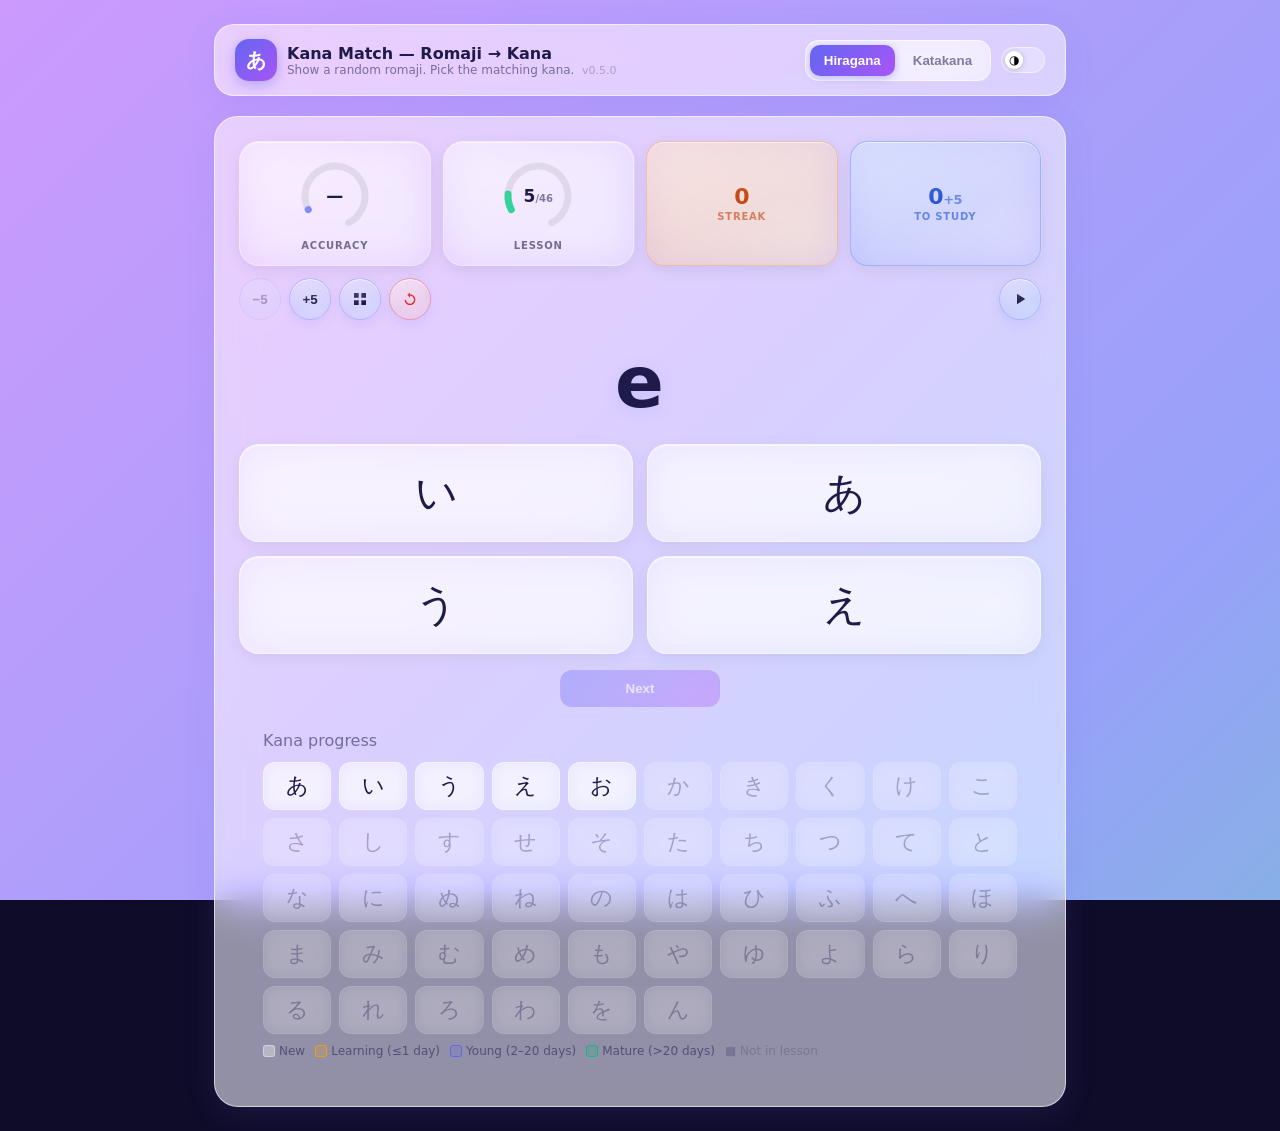
==== index.html @ b4e5e334 "v0.5.0 — Bug fixes, code quality and robustness improvements - Fix Reset clears all toast UI, timers" ====
<!doctype html>
<html lang="en">
<head>
  <meta charset="utf-8" />
  <meta name="viewport" content="width=device-width, initial-scale=1" />
  <title>Kana Match — Romaji → Kana</title>
  <link rel="stylesheet" href="styles.css" />
</head>
<body>
  <div class="wrap">
    <header>
      <div class="title">
        <div class="logo" aria-hidden>あ</div>
        <div>
          <div style="font-weight:800">Kana Match — Romaji → Kana</div>
          <div class="muted" style="font-size:12px">Show a random romaji. Pick the matching kana. &nbsp;<span style="font-size:11px;opacity:.5">v0.5.0</span></div>
        </div>
      </div>
      <div class="row">
        <div class="seg" role="group" aria-label="Answer script">
          <button id="tab-hira" aria-pressed="true">Hiragana</button>
          <button id="tab-kata" aria-pressed="false">Katakana</button>
        </div>
        <button id="themeToggle" class="theme-switch" role="switch" aria-checked="false" title="Toggle dark mode" aria-label="Toggle dark mode">
          <span class="theme-switch-track"><span class="theme-switch-thumb">◑</span></span>
        </button>
      </div>
    </header>

    <main class="card pad">

      <!-- Row 1: Stat cards -->
      <div class="stats-row">

        <!-- Accuracy arc -->
        <div class="arc-card" id="acc">
          <div class="arc-wrap">
            <svg class="arc-svg" viewBox="0 0 80 80">
              <circle class="arc-track" cx="40" cy="40" r="30"/>
              <circle class="arc-fill arc-fill--purple" id="acc-arc" cx="40" cy="40" r="30"/>
            </svg>
            <div class="arc-center">
              <span class="arc-value" id="acc-value">—</span>
            </div>
          </div>
          <span class="stat-chip__label">Accuracy</span>
        </div>

        <!-- Lesson arc -->
        <div class="arc-card" id="lesson">
          <div class="arc-wrap">
            <svg class="arc-svg" viewBox="0 0 80 80">
              <circle class="arc-track" cx="40" cy="40" r="30"/>
              <circle class="arc-fill arc-fill--green" id="lesson-arc" cx="40" cy="40" r="30"/>
            </svg>
            <div class="arc-center">
              <span class="arc-value" id="lesson-value">5<span class="arc-sub">/46</span></span>
            </div>
          </div>
          <span class="stat-chip__label">Lesson</span>
        </div>

        <!-- Streak chip -->
        <div class="stat-chip stat-chip--orange" id="streak">
          <span class="stat-chip__value">0</span>
          <span class="stat-chip__label">Streak</span>
        </div>

        <!-- To Study chip (due + new combined) -->
        <div class="stat-chip stat-chip--blue" id="due">
          <span class="stat-chip__value"><span id="due-count">0</span><span class="stat-chip__sub">+<span id="new-count">0</span></span></span>
          <span class="stat-chip__label">To Study</span>
        </div>

      </div>

      <!-- Row 2: Controls -->
      <div class="btn-row">
        <div class="btn-group">
          <button class="btn btn-icon" id="less5" title="Reduce deck by 5">−5</button>
          <button class="btn btn-icon" id="more5" title="Expand deck by 5">+5</button>
          <button class="btn btn-icon" id="all" title="Use all base kana">
            <svg width="16" height="16" viewBox="0 0 24 24" fill="currentColor">
              <path d="M3 3h7v7H3zm0 11h7v7H3zm11-11h7v7h-7zm0 11h7v7h-7z"/>
            </svg>
          </button>
          <button class="btn btn-icon btn-danger" id="reset" title="Reset all stats and SRS progress">
            <svg width="16" height="16" viewBox="0 0 24 24" fill="currentColor">
              <path d="M12 5V2L8 6l4 4V7c3.31 0 6 2.69 6 6s-2.69 6-6 6-6-2.69-6-6H4c0 4.42 3.58 8 8 8s8-3.58 8-8-3.58-8-8-8z"/>
            </svg>
          </button>
        </div>
        <div class="btn-group">
          <button class="btn btn-icon" id="speak" title="Play pronunciation">
            <svg width="18" height="18" viewBox="0 0 24 24" fill="currentColor">
              <path d="M8 5v14l11-7z"/>
            </svg>
          </button>
        </div>
      </div>

      <div class="prompt" id="prompt" aria-label="Romaji prompt" aria-live="polite">—</div>
      <div class="choices" id="choices" aria-label="Kana choices"></div>

      <div class="toolbar">
        <button class="btn primary" id="next">Next</button>
      </div>

      <!-- SRS Progress grid -->
      <section id="review-section" class="pad" aria-labelledby="review-title">
        <div class="row" style="justify-content:space-between">
          <div class="muted" id="review-title">Kana progress</div>
        </div>
        <div class="kana-grid" id="kana-grid" aria-label="Kana progress grid"></div>
        <div class="muted legend">
          <span class="legend-item"><span class="legend-box srs-new"></span> New</span>
          <span class="legend-item"><span class="legend-box srs-learning"></span> Learning (≤1 day)</span>
          <span class="legend-item"><span class="legend-box srs-young"></span> Young (2–20 days)</span>
          <span class="legend-item"><span class="legend-box srs-mature"></span> Mature (&gt;20 days)</span>
          <span class="legend-item" style="opacity:.4">■ Not in lesson</span>
        </div>
      </section>

      <!-- Celebration modal (100 streak) -->
      <div id="celebrate" class="modal" role="dialog" aria-modal="true" aria-labelledby="celebrate-title" aria-describedby="celebrate-desc">
        <div class="modal-card">
          <h2 id="celebrate-title" style="margin:0 0 6px;font-size:20px;font-weight:800;">🏆 100 streak!</h2>
          <p id="celebrate-desc" class="muted">Incredible! You've hit a 100-answer streak. We've automatically added 5 new kana to keep you challenged!</p>
          <div class="modal-actions">
            <button class="btn primary" id="celebrate-close">Let's go! →</button>
          </div>
        </div>
      </div>

      <!-- Milestone toast (50 streak — ask) -->
      <div id="toast-50" class="toast" role="alert" aria-live="polite">
        <div class="toast-content">
          <span class="toast-icon">🔥</span>
          <div>
            <div class="toast-title">50 streak!</div>
            <div class="toast-msg">You're doing great — add 5 new kana?</div>
          </div>
          <div class="toast-actions">
            <button class="btn btn-sm" id="toast-50-no">Not yet</button>
            <button class="btn btn-sm primary" id="toast-50-yes">Add +5</button>
          </div>
        </div>
      </div>

      <!-- Milestone toast (75 streak — auto notify) -->
      <div id="toast-75" class="toast" role="alert" aria-live="polite">
        <div class="toast-content">
          <span class="toast-icon">⚡</span>
          <div>
            <div class="toast-title">75 streak!</div>
            <div class="toast-msg">You're on a roll — 5 new kana added!</div>
          </div>
          <button class="btn btn-sm" id="toast-75-close">✕</button>
        </div>
      </div>
    </main>
  </div>

  <!-- Load order matters: data → srs → quiz → app -->
  <script src="js/data.js"></script>
  <script src="js/srs.js"></script>
  <script src="js/quiz.js"></script>
  <script src="js/app.js"></script>
</body>
</html>
---- styles.css ----
/* ============================================================
   KANA MATCH — Glassmorphism UI
   ============================================================ */

/* ---- Tokens ---- */
:root {
  --ink: #1e1b4b;
  --muted: rgba(30,27,75,0.55);
  --brand: #6366f1;
  --ok: #10b981;
  --err: #ef4444;
  --warn: #f59e0b;

  /* Glass surfaces */
  --glass-bg:     rgba(255,255,255,0.55);
  --glass-border: rgba(255,255,255,0.6);
  --glass-shadow: 0 8px 32px rgba(99,102,241,0.12);
  --glass-blur:   blur(20px) saturate(180%);

  /* Buttons */
  --btn-bg:     rgba(255,255,255,0.45);
  --btn-border: rgba(255,255,255,0.65);
  --btn-hover:  rgba(255,255,255,0.7);
}

:root.dark {
  --ink: #e0e7ff;
  --muted: rgba(224,231,255,0.5);
  --brand: #818cf8;
  --ok: #34d399;
  --err: #f87171;
  --warn: #fbbf24;

  --glass-bg:     rgba(15,15,40,0.55);
  --glass-border: rgba(255,255,255,0.1);
  --glass-shadow: 0 8px 32px rgba(0,0,0,0.35);

  --btn-bg:     rgba(255,255,255,0.07);
  --btn-border: rgba(255,255,255,0.15);
  --btn-hover:  rgba(255,255,255,0.14);
}

/* ---- Reset ---- */
* { box-sizing: border-box; }

/* ---- Animated gradient background ---- */
body {
  margin: 0;
  min-height: 100vh;
  font-family: ui-sans-serif, system-ui, Segoe UI, Roboto, Helvetica, Arial, "Apple Color Emoji";
  color: var(--ink);
  background: #0f0c29;
  background-attachment: fixed;
  position: relative;
  overflow-x: hidden;
}

/* Animated gradient layer */
body::before {
  content: '';
  position: fixed; inset: 0; z-index: -1;
  background: linear-gradient(
    -45deg,
    #c084fc, #818cf8, #38bdf8, #34d399, #818cf8, #c084fc
  );
  background-size: 400% 400%;
  animation: gradientShift 14s ease infinite;
}

/* Frosted overlay to soften the gradient */
body::after {
  content: '';
  position: fixed; inset: 0; z-index: -1;
  background: rgba(255,255,255,0.18);
}

:root.dark body::after {
  background: rgba(5,5,20,0.55);
}

@keyframes gradientShift {
  0%   { background-position: 0% 50%; }
  50%  { background-position: 100% 50%; }
  100% { background-position: 0% 50%; }
}

/* ---- Layout ---- */
.wrap { max-width: 900px; margin: 0 auto; padding: 24px; }

/* ---- Header ---- */
header {
  display: flex;
  justify-content: space-between;
  align-items: center;
  gap: 12px;
  margin-bottom: 20px;
  padding: 14px 20px;
  border-radius: 20px;
  background: var(--glass-bg);
  backdrop-filter: var(--glass-blur);
  -webkit-backdrop-filter: var(--glass-blur);
  border: 1px solid var(--glass-border);
  box-shadow: var(--glass-shadow);
}

.title { display: flex; align-items: center; gap: 10px; }

.logo {
  width: 42px; height: 42px;
  border-radius: 14px;
  background: linear-gradient(135deg, #6366f1, #a855f7);
  color: #fff;
  display: grid; place-items: center;
  font-weight: 800; font-size: 20px;
  box-shadow: 0 4px 14px rgba(99,102,241,0.4);
}

.muted { color: var(--muted); }

/* ---- Segmented control ---- */
.seg {
  display: inline-grid;
  grid-auto-flow: column;
  gap: 4px;
  background: var(--btn-bg);
  backdrop-filter: var(--glass-blur);
  -webkit-backdrop-filter: var(--glass-blur);
  border: 1px solid var(--btn-border);
  border-radius: 14px;
  padding: 4px;
}
.seg button {
  border: 0; background: transparent;
  padding: 8px 14px; border-radius: 10px;
  cursor: pointer; color: var(--muted); font-weight: 600;
  transition: background 0.2s, color 0.2s;
}
.seg button:hover { background: var(--btn-hover); color: var(--ink); }
.seg button[aria-pressed="true"] {
  background: linear-gradient(135deg, #6366f1, #a855f7);
  color: #fff;
  box-shadow: 0 2px 8px rgba(99,102,241,0.4);
}

/* ---- Main card ---- */
.card {
  background: var(--glass-bg);
  backdrop-filter: var(--glass-blur);
  -webkit-backdrop-filter: var(--glass-blur);
  border: 1px solid var(--glass-border);
  border-radius: 24px;
  box-shadow: var(--glass-shadow);
}
.pad { padding: 24px; }
.row { display: flex; flex-wrap: wrap; gap: 10px; align-items: center; }

/* ---- Buttons ---- */
.btn {
  padding: 10px 16px; border-radius: 12px;
  border: 1px solid var(--btn-border);
  background: var(--btn-bg);
  backdrop-filter: var(--glass-blur);
  -webkit-backdrop-filter: var(--glass-blur);
  color: var(--ink); cursor: pointer; font-weight: 600;
  transition: background 0.2s, transform 0.1s, box-shadow 0.2s;
  box-shadow: 0 2px 8px rgba(0,0,0,0.06);
}
.btn:hover {
  background: var(--btn-hover);
  transform: translateY(-1px);
  box-shadow: 0 4px 14px rgba(0,0,0,0.1);
}
.btn:active { transform: scale(0.97); }
.btn:disabled {
  opacity: 0.35; cursor: not-allowed;
  transform: none !important; box-shadow: none !important;
}
.btn.primary {
  background: linear-gradient(135deg, #6366f1, #a855f7);
  color: #fff; border-color: transparent;
  box-shadow: 0 4px 16px rgba(99,102,241,0.4);
}
.btn.primary:hover {
  box-shadow: 0 6px 20px rgba(99,102,241,0.5);
  background: linear-gradient(135deg, #4f46e5, #9333ea);
}

/* ---- Stats row + button row ---- */
.stats-row { display:flex; flex-wrap:wrap; gap:12px; align-items:stretch; margin-bottom:12px; }
.stats-row .arc-card,
.stats-row .stat-chip { flex:1; min-width:80px; }
.btn-row { display:flex; flex-wrap:wrap; gap:10px; justify-content:space-between; align-items:center; margin-bottom:4px; }
.btn-group { display:flex; gap:8px; flex-wrap:wrap; align-items:center; }

/* Toolbar (Next button) */
.toolbar { display:flex; justify-content:center; gap:10px; margin-top:16px; }
.toolbar .btn.primary { min-width:160px; }


/* Icon-only button — glassmorphism */
.btn-icon {
  width: 42px; height: 42px;
  padding: 0; border-radius: 50%;
  display: inline-flex; align-items: center; justify-content: center;
  background: linear-gradient(135deg, rgba(99,102,241,0.18), rgba(56,189,248,0.12));
  border: 1px solid rgba(99,102,241,0.25);
  backdrop-filter: blur(16px) saturate(180%);
  -webkit-backdrop-filter: blur(16px) saturate(180%);
  box-shadow: 0 4px 12px rgba(99,102,241,0.12), inset 0 1px 0 rgba(255,255,255,0.7);
  position: relative; overflow: hidden;
  transition: transform 0.15s, box-shadow 0.2s, background 0.2s;
}
.btn-icon::before {
  content: '';
  position: absolute; inset: 0; border-radius: 50%;
  background: linear-gradient(160deg, rgba(255,255,255,0.4) 0%, rgba(255,255,255,0) 60%);
  pointer-events: none;
}
.btn-icon:hover {
  background: linear-gradient(135deg, rgba(99,102,241,0.28), rgba(56,189,248,0.2));
  transform: translateY(-2px);
  box-shadow: 0 8px 20px rgba(99,102,241,0.2), inset 0 1px 0 rgba(255,255,255,0.8);
}
.btn-icon:active { transform: scale(0.94); }
:root.dark .btn-icon { background:rgba(255,255,255,0.08); border-color:rgba(255,255,255,0.15); box-shadow:0 4px 12px rgba(0,0,0,0.3),inset 0 1px 0 rgba(255,255,255,0.08); }
:root.dark .btn-icon:hover { background:rgba(255,255,255,0.15); }

/* Danger button (reset) */
.btn-danger {
  color: #dc2626;
  border-color: rgba(220,38,38,0.3);
  background: rgba(220,38,38,0.08);
}
.btn-danger:hover {
  background: rgba(220,38,38,0.15);
  border-color: rgba(220,38,38,0.5);
  box-shadow: 0 4px 16px rgba(220,38,38,0.2);
}
:root.dark .btn-danger { color:#f87171; border-color:rgba(248,113,113,0.3); background:rgba(248,113,113,0.08); }
:root.dark .btn-danger:hover { background:rgba(248,113,113,0.15); border-color:rgba(248,113,113,0.5); }

/* ---- Toast notifications ---- */
.toast {
  position: fixed; top: 50%; left: 50%; transform: translate(-50%, -50%); z-index: 100;
  background: var(--glass-bg);
  backdrop-filter: var(--glass-blur);
  -webkit-backdrop-filter: var(--glass-blur);
  border: 1px solid var(--glass-border);
  border-radius: 18px;
  box-shadow: 0 8px 32px rgba(0,0,0,0.15);
  padding: 14px 16px;
  max-width: 340px; width: calc(100% - 32px);
  display: none;
  animation: toastIn 0.3s cubic-bezier(0.34,1.56,0.64,1);
}
.toast.show { display: block; }
@keyframes toastIn {
  from { opacity:0; transform: translate(-50%, -50%) scale(0.92); }
  to   { opacity:1; transform: translate(-50%, -50%) scale(1); }
}
.toast-content {
  display: flex; align-items: center; gap: 12px;
}
.toast-icon { font-size: 24px; flex-shrink: 0; }
.toast-title { font-weight: 800; font-size: 15px; }
.toast-msg { font-size: 13px; color: var(--muted); margin-top: 2px; }
.toast-actions { display: flex; gap: 8px; flex-shrink: 0; }
.btn-sm {
  padding: 6px 12px; border-radius: 10px; font-size: 13px;
  border: 1px solid var(--btn-border); background: var(--btn-bg);
  backdrop-filter: var(--glass-blur); -webkit-backdrop-filter: var(--glass-blur);
  color: var(--ink); cursor: pointer; font-weight: 600;
}
.btn-sm.primary { background: linear-gradient(135deg,#6366f1,#a855f7); color:#fff; border-color:transparent; }

/* ---- Arc card (liquid glass with partial arc) ---- */
.arc-card {
  display:flex; flex-direction:column; align-items:center; gap:4px;
  padding:14px 18px; border-radius:20px; min-width:110px;
  backdrop-filter:var(--glass-blur); -webkit-backdrop-filter:var(--glass-blur);
  border:1px solid rgba(255,255,255,0.4);
  box-shadow:0 4px 16px rgba(0,0,0,0.08),inset 0 1px 0 rgba(255,255,255,0.6);
  position:relative; overflow:hidden;
  transition:transform 0.15s,box-shadow 0.15s;
}
.arc-card::before {
  content:''; position:absolute; inset:0;
  background:linear-gradient(160deg,rgba(255,255,255,0.35) 0%,rgba(255,255,255,0) 55%);
  pointer-events:none; border-radius:inherit;
}
.arc-card:hover { transform:translateY(-2px); box-shadow:0 8px 24px rgba(0,0,0,0.12),inset 0 1px 0 rgba(255,255,255,0.6); }
:root.dark .arc-card { border-color:rgba(255,255,255,0.1); box-shadow:0 4px 16px rgba(0,0,0,0.35),inset 0 1px 0 rgba(255,255,255,0.07); }
:root.dark .arc-card::before { background:linear-gradient(160deg,rgba(255,255,255,0.07) 0%,rgba(255,255,255,0) 55%); }

/* SVG arc ring */
.arc-wrap { position:relative; width:80px; height:80px; }
.arc-svg { width:80px; height:80px; transform:rotate(-207deg); }
.arc-track {
  fill:none; stroke:rgba(0,0,0,0.08); stroke-width:7;
  stroke-linecap:round;
  stroke-dasharray:141 188;
}
:root.dark .arc-track { stroke:rgba(255,255,255,0.1); }
.arc-fill {
  fill:none; stroke-width:7; stroke-linecap:round;
  stroke-dasharray:0 157;
  transition:stroke-dasharray 0.7s cubic-bezier(0.4,0,0.2,1);
}
.arc-fill--purple { stroke:#818cf8; }
.arc-fill--green  { stroke:#34d399; }

/* Arc centre overlay */
.arc-center {
  position:absolute; inset:0;
  display:flex; flex-direction:column; align-items:center; justify-content:center;
  pointer-events:none;
}
.arc-value { font-size:17px; font-weight:800; line-height:1; color:var(--ink); }
.arc-sub   { font-size:10px; font-weight:600; opacity:0.55; color:var(--ink); }

/* ---- Stat chips ---- */
.stat-chip {
  display: flex; flex-direction: column; align-items: center; justify-content: center;
  gap: 2px; padding: 12px 18px; border-radius: 18px; min-width: 76px;
  backdrop-filter: var(--glass-blur);
  -webkit-backdrop-filter: var(--glass-blur);
  border: 1px solid rgba(255,255,255,0.4);
  box-shadow: 0 4px 16px rgba(0,0,0,0.08), inset 0 1px 0 rgba(255,255,255,0.6);
  transition: transform 0.15s, box-shadow 0.15s;
  position: relative; overflow: hidden;
}
.stat-chip::before {
  content: '';
  position: absolute; inset: 0;
  background: linear-gradient(160deg, rgba(255,255,255,0.35) 0%, rgba(255,255,255,0) 55%);
  pointer-events: none; border-radius: inherit;
}
.stat-chip:hover {
  transform: translateY(-2px);
  box-shadow: 0 8px 24px rgba(0,0,0,0.12), inset 0 1px 0 rgba(255,255,255,0.6);
}
.stat-chip__value {
  font-size: 22px; font-weight: 800; line-height: 1.1; letter-spacing: -0.5px;
}
.stat-chip__sub { font-size: 13px; font-weight: 600; opacity: 0.55; }
.stat-chip__label {
  font-size: 10px; font-weight: 700;
  text-transform: uppercase; letter-spacing: 0.8px; opacity: 0.6;
}

.stat-chip--orange { background: linear-gradient(135deg,rgba(251,146,60,0.22),rgba(245,158,11,0.12)); color:#c2410c; border-color:rgba(251,146,60,0.3); }
.stat-chip--blue   { background: linear-gradient(135deg,rgba(59,130,246,0.22),rgba(99,102,241,0.12)); color:#1d4ed8; border-color:rgba(59,130,246,0.3); }

:root.dark .stat-chip { border-color:rgba(255,255,255,0.1); box-shadow:0 4px 16px rgba(0,0,0,0.35),inset 0 1px 0 rgba(255,255,255,0.07); }
:root.dark .stat-chip::before { background:linear-gradient(160deg,rgba(255,255,255,0.07) 0%,rgba(255,255,255,0) 55%); }
:root.dark .stat-chip--orange { color:#fdba74; background:linear-gradient(135deg,rgba(251,146,60,0.3),rgba(245,158,11,0.18)); border-color:rgba(251,146,60,0.35); }
:root.dark .stat-chip--blue   { color:#93c5fd; background:linear-gradient(135deg,rgba(59,130,246,0.3),rgba(99,102,241,0.18)); border-color:rgba(59,130,246,0.35); }

/* Urgent pulse */
@keyframes pulse-border {
  0%,100% { box-shadow:0 4px 16px rgba(59,130,246,0.15); }
  50%      { box-shadow:0 0 0 4px rgba(59,130,246,0.3); }
}
.stat-chip--urgent { animation:pulse-border 1.8s ease-in-out infinite; border-color:rgba(59,130,246,0.5)!important; }

/* ---- Prompt ---- */
.prompt {
  font-size: 72px; font-weight: 900;
  letter-spacing: 1px; text-align: center;
  margin: 20px 0;
  text-shadow: 0 2px 16px rgba(99,102,241,0.15);
}

/* ---- Choices ---- */
.choices {
  display: grid;
  grid-template-columns: repeat(2, minmax(0,1fr));
  gap: 14px;
}
.choices button {
  font-size: 42px; padding: 20px;
  border-radius: 20px;
  border: 1px solid rgba(255,255,255,0.5);
  background: rgba(255,255,255,0.4);
  backdrop-filter: var(--glass-blur);
  -webkit-backdrop-filter: var(--glass-blur);
  color: var(--ink); cursor: pointer;
  box-shadow: 0 4px 16px rgba(0,0,0,0.06), inset 0 1px 0 rgba(255,255,255,0.7);
  transition: transform 0.1s, box-shadow 0.2s, background 0.2s;
}
.choices button:hover {
  background: rgba(255,255,255,0.65);
  transform: translateY(-2px);
  box-shadow: 0 8px 24px rgba(0,0,0,0.1);
}
.choices button:active { transform: scale(0.97); }
.choices button.correct {
  outline: 3px solid var(--ok);
  border-color: var(--ok);
  background: rgba(16,185,129,0.15);
}
.choices button.wrong {
  outline: 3px solid var(--err);
  border-color: var(--err);
  background: rgba(239,68,68,0.1);
}

:root.dark .choices button {
  background: rgba(255,255,255,0.07);
  border-color: rgba(255,255,255,0.12);
  box-shadow: 0 4px 16px rgba(0,0,0,0.25);
}
:root.dark .choices button:hover { background: rgba(255,255,255,0.13); }

/* ---- Toolbar ---- */
.toolbar { display: flex; justify-content: center; gap: 10px; margin-top: 16px; }

/* ---- Modal ---- */
.modal {
  position: fixed; inset: 0;
  background: rgba(15,23,42,0.4);
  backdrop-filter: blur(6px);
  display: none; align-items: center; justify-content: center;
  z-index: 50;
}
.modal.show { display: flex; }
.modal-card {
  background: var(--glass-bg);
  backdrop-filter: var(--glass-blur);
  -webkit-backdrop-filter: var(--glass-blur);
  border: 1px solid var(--glass-border);
  border-radius: 24px; padding: 24px;
  max-width: 520px; width: calc(100% - 32px);
  box-shadow: 0 20px 60px rgba(0,0,0,0.2);
}
.modal-actions { display: flex; gap: 10px; justify-content: flex-end; margin-top: 16px; }

/* ---- Progress grid ---- */
.kana-grid {
  display: grid;
  grid-template-columns: repeat(10, minmax(0,1fr));
  gap: 8px; margin-top: 12px;
}
@media (max-width: 900px) {
  .kana-grid { grid-template-columns: repeat(5, minmax(0,1fr)); gap: 6px; }
  .kana-cell { font-size: 18px; padding: 6px; }
}
.kana-cell {
  display: grid; place-items: center;
  border: 1px solid rgba(255,255,255,0.4);
  background: rgba(255,255,255,0.35);
  backdrop-filter: blur(8px);
  -webkit-backdrop-filter: blur(8px);
  border-radius: 12px; padding: 8px;
  font-size: 22px; user-select: none; position: relative;
  transition: transform 0.15s;
}
.kana-cell:hover { transform: translateY(-1px); border-color: rgba(255,255,255,0.7); }

:root.dark .kana-cell { background: rgba(255,255,255,0.06); border-color: rgba(255,255,255,0.1); }

/* SRS levels */
.kana-cell.srs-new      { }
.kana-cell.srs-learning { outline:2px solid var(--warn); background:rgba(245,158,11,0.12); }
.kana-cell.srs-young    { outline:2px solid var(--brand); background:rgba(99,102,241,0.12); }
.kana-cell.srs-mature   { outline:2px solid var(--ok); background:rgba(16,185,129,0.12); }
.kana-cell.not-in-deck  { opacity:0.3; }

/* Legend */
.legend { font-size:12px; margin-top:10px; display:flex; flex-wrap:wrap; gap:10px; color:var(--muted); }
.legend-item { display:flex; align-items:center; gap:4px; }
.legend-box {
  display:inline-block; width:12px; height:12px;
  border:1px solid rgba(255,255,255,0.4); border-radius:3px;
  background:rgba(255,255,255,0.35);
}
.legend-box.srs-learning { border-color:var(--warn); background:rgba(245,158,11,0.2); }
.legend-box.srs-young    { border-color:var(--brand); background:rgba(99,102,241,0.2); }
.legend-box.srs-mature   { border-color:var(--ok); background:rgba(16,185,129,0.2); }

/* ---- Theme toggle switch ---- */
.theme-switch {
  display: inline-flex; align-items: center;
  border: 0; background: transparent; cursor: pointer; padding: 0;
}
.theme-switch-track {
  position: relative;
  width: 44px; height: 26px;
  background: rgba(255,255,255,0.3);
  border: 1px solid rgba(255,255,255,0.5);
  border-radius: 999px;
  transition: background 0.25s;
}
.theme-switch[aria-checked="true"] .theme-switch-track {
  background: linear-gradient(135deg,#6366f1,#a855f7);
  border-color: transparent;
}
.theme-switch-thumb {
  position: absolute;
  top: 3px; left: 3px;
  width: 18px; height: 18px;
  background: #fff;
  border-radius: 50%;
  box-shadow: 0 1px 6px rgba(0,0,0,0.2);
  transition: left 0.25s;
  display: flex; align-items: center; justify-content: center;
  font-size: 12px; line-height: 1;
}
.theme-switch[aria-checked="true"] .theme-switch-thumb { left: 21px; }
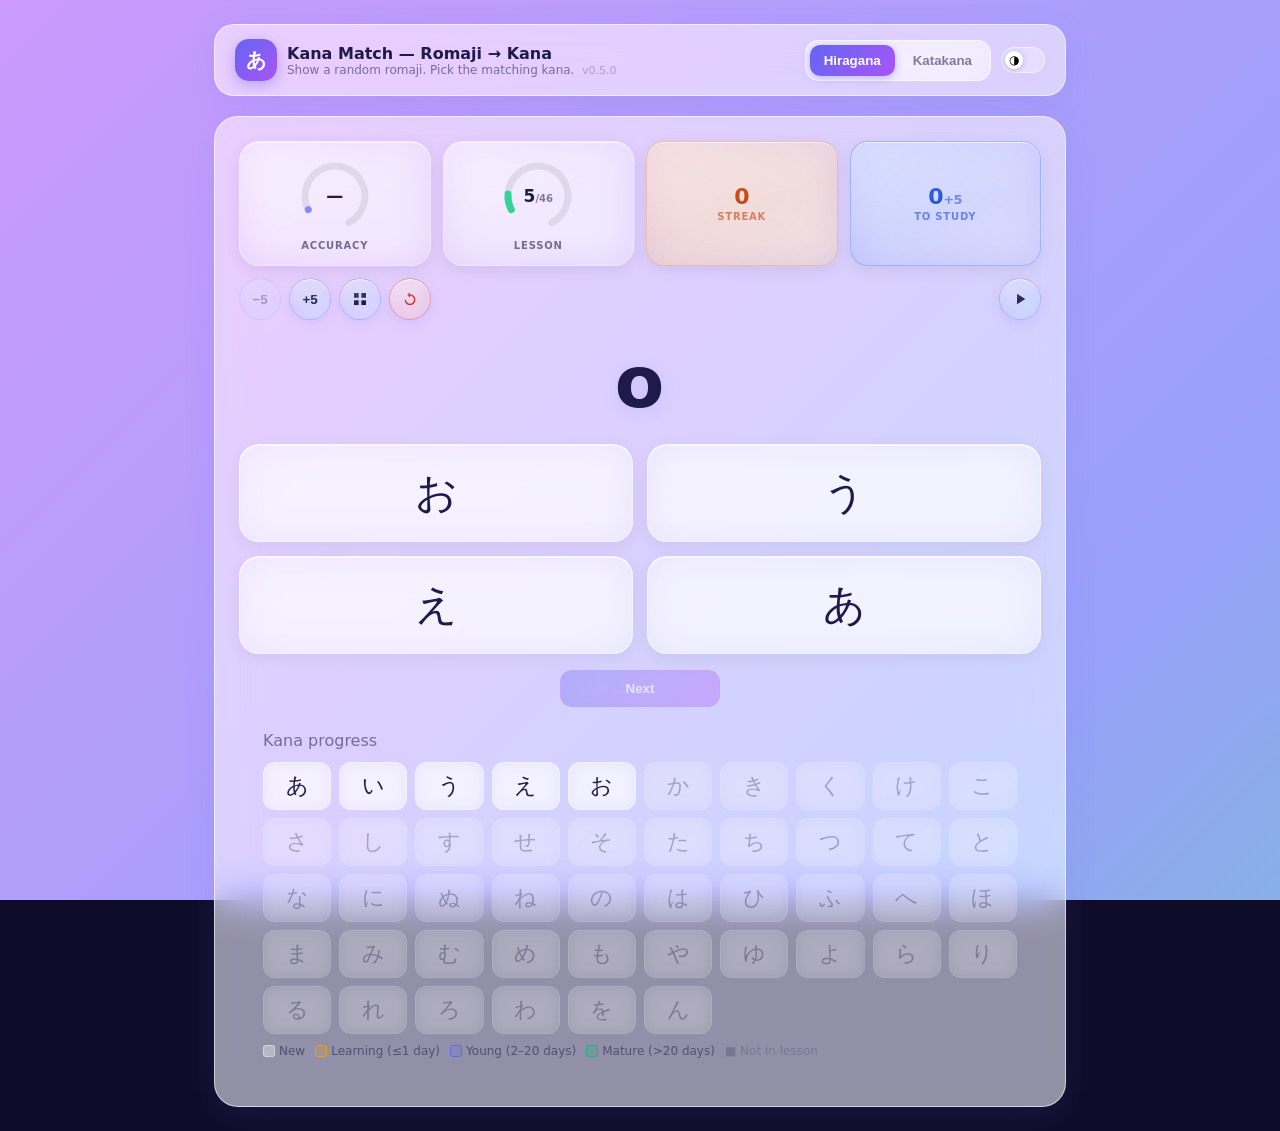
==== commit 46d53d1d: "fix: play button works after answering (lastAnswer), lesson controls no longer reset question, fix h" ====
--- a/index.html
+++ b/index.html
@@ -54,7 +54,7 @@
               <circle class="arc-fill arc-fill--green" id="lesson-arc" cx="40" cy="40" r="30"/>
             </svg>
             <div class="arc-center">
-              <span class="arc-value" id="lesson-value">5<span class="arc-sub">/46</span></span>
+              <span class="arc-value" id="lesson-value"><span class="arc-sub">…</span></span>
             </div>
           </div>
           <span class="stat-chip__label">Lesson</span>
@@ -133,7 +133,7 @@
       </div>
 
       <!-- Milestone toast (50 streak — ask) -->
-      <div id="toast-50" class="toast" role="alert" aria-live="polite">
+      <div id="toast-50" class="toast" role="alert">
         <div class="toast-content">
           <span class="toast-icon">🔥</span>
           <div>
@@ -148,7 +148,7 @@
       </div>
 
       <!-- Milestone toast (75 streak — auto notify) -->
-      <div id="toast-75" class="toast" role="alert" aria-live="polite">
+      <div id="toast-75" class="toast" role="alert">
         <div class="toast-content">
           <span class="toast-icon">⚡</span>
           <div>
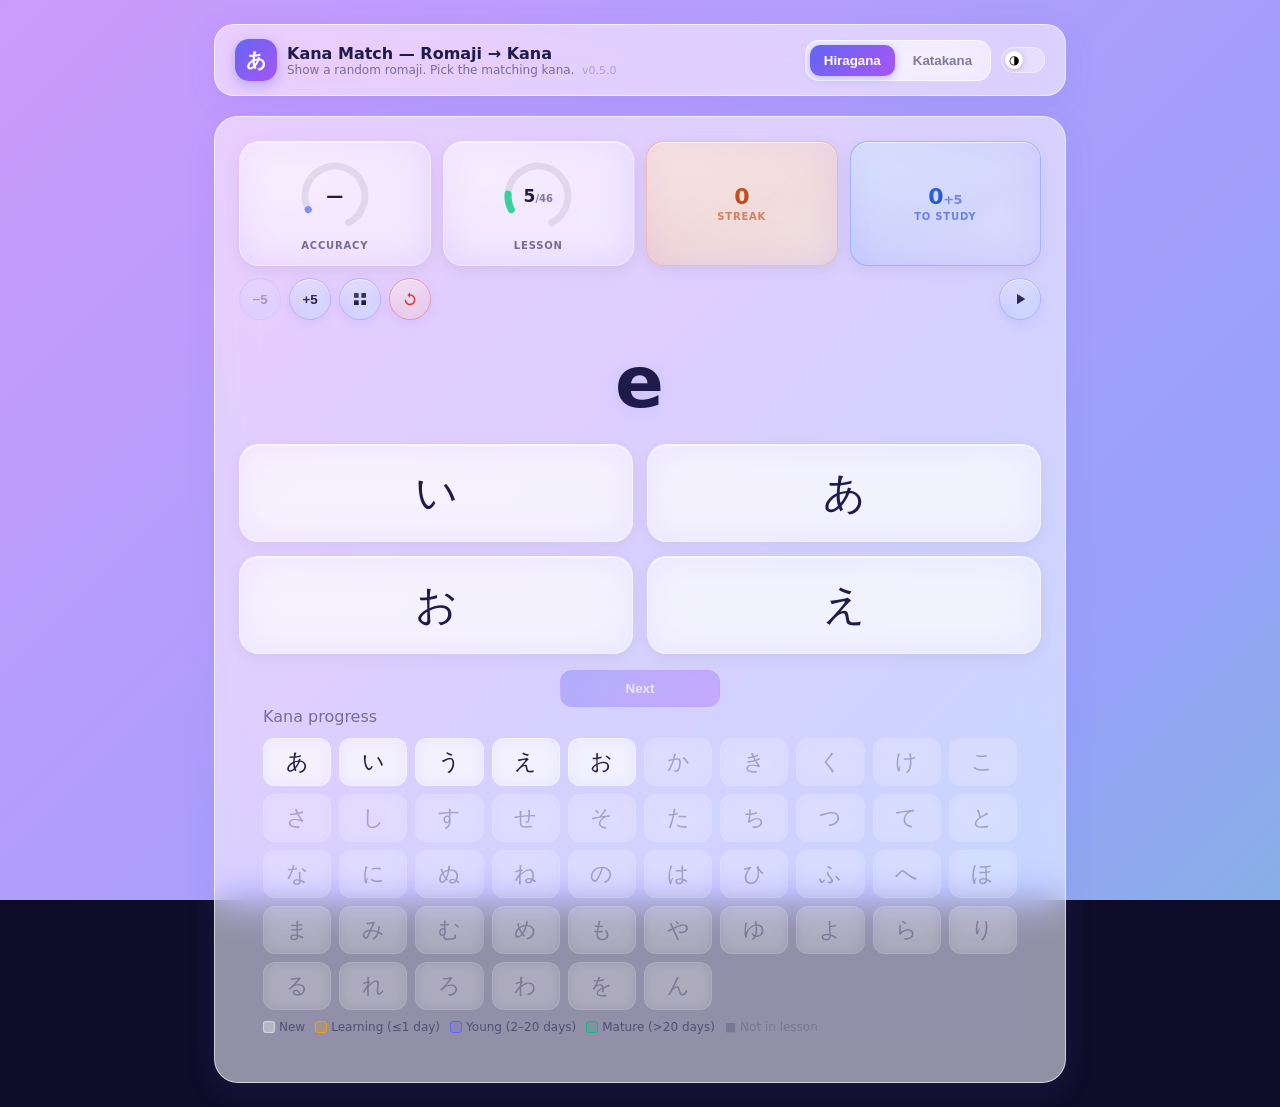
==== commit c641fa38: "fix: clear lastAnswer on reset, null-guard updateDueUI, cap easeFactor at 4.0, fix double padding on" ====
--- a/index.html
+++ b/index.html
@@ -107,7 +107,7 @@
       </div>
 
       <!-- SRS Progress grid -->
-      <section id="review-section" class="pad" aria-labelledby="review-title">
+      <section id="review-section" aria-labelledby="review-title" style="padding: 0 24px 24px;">
         <div class="row" style="justify-content:space-between">
           <div class="muted" id="review-title">Kana progress</div>
         </div>
--- a/styles.css
+++ b/styles.css
@@ -195,7 +195,6 @@
 /* Toolbar (Next button) */
 .toolbar { display:flex; justify-content:center; gap:10px; margin-top:16px; }
 .toolbar .btn.primary { min-width:160px; }
-
 
 /* Icon-only button — glassmorphism */
 .btn-icon {
@@ -272,6 +271,7 @@
   color: var(--ink); cursor: pointer; font-weight: 600;
 }
 .btn-sm.primary { background: linear-gradient(135deg,#6366f1,#a855f7); color:#fff; border-color:transparent; }
+.btn-sm:disabled { opacity:0.35; cursor:not-allowed; }
 
 /* ---- Arc card (liquid glass with partial arc) ---- */
 .arc-card {
@@ -298,12 +298,12 @@
 .arc-track {
   fill:none; stroke:rgba(0,0,0,0.08); stroke-width:7;
   stroke-linecap:round;
-  stroke-dasharray:141 188;
+  stroke-dasharray:141 188.5; /* 270° of circumference, matches ARC_TRACK_LEN/ARC_CIRCUMF */
 }
 :root.dark .arc-track { stroke:rgba(255,255,255,0.1); }
 .arc-fill {
   fill:none; stroke-width:7; stroke-linecap:round;
-  stroke-dasharray:0 157;
+  stroke-dasharray:0 188.5; /* matches ARC_CIRCUMF in quiz.js */
   transition:stroke-dasharray 0.7s cubic-bezier(0.4,0,0.2,1);
 }
 .arc-fill--purple { stroke:#818cf8; }
@@ -460,7 +460,6 @@
 :root.dark .kana-cell { background: rgba(255,255,255,0.06); border-color: rgba(255,255,255,0.1); }
 
 /* SRS levels */
-.kana-cell.srs-new      { }
 .kana-cell.srs-learning { outline:2px solid var(--warn); background:rgba(245,158,11,0.12); }
 .kana-cell.srs-young    { outline:2px solid var(--brand); background:rgba(99,102,241,0.12); }
 .kana-cell.srs-mature   { outline:2px solid var(--ok); background:rgba(16,185,129,0.12); }
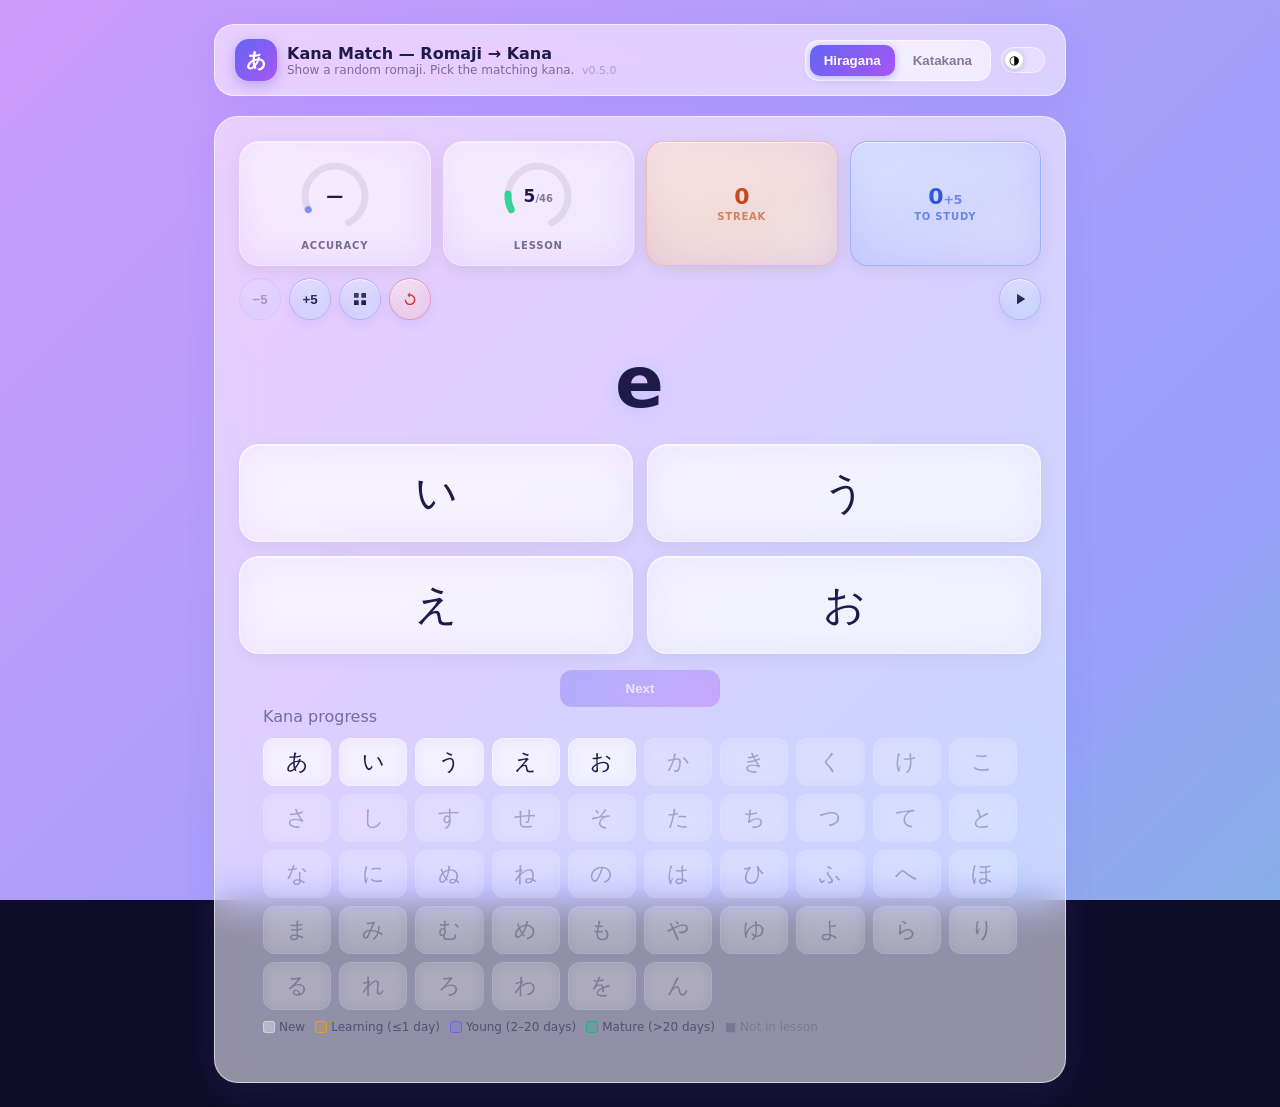
==== commit 2742a298: "fix: move review-section inline style to CSS class, add empty deck guard in newQuestion" ====
--- a/index.html
+++ b/index.html
@@ -107,7 +107,7 @@
       </div>
 
       <!-- SRS Progress grid -->
-      <section id="review-section" aria-labelledby="review-title" style="padding: 0 24px 24px;">
+      <section id="review-section" class="review-section" aria-labelledby="review-title">
         <div class="row" style="justify-content:space-between">
           <div class="muted" id="review-title">Kana progress</div>
         </div>
--- a/styles.css
+++ b/styles.css
@@ -436,6 +436,7 @@
 .modal-actions { display: flex; gap: 10px; justify-content: flex-end; margin-top: 16px; }
 
 /* ---- Progress grid ---- */
+.review-section { padding: 0 24px 24px; }
 .kana-grid {
   display: grid;
   grid-template-columns: repeat(10, minmax(0,1fr));
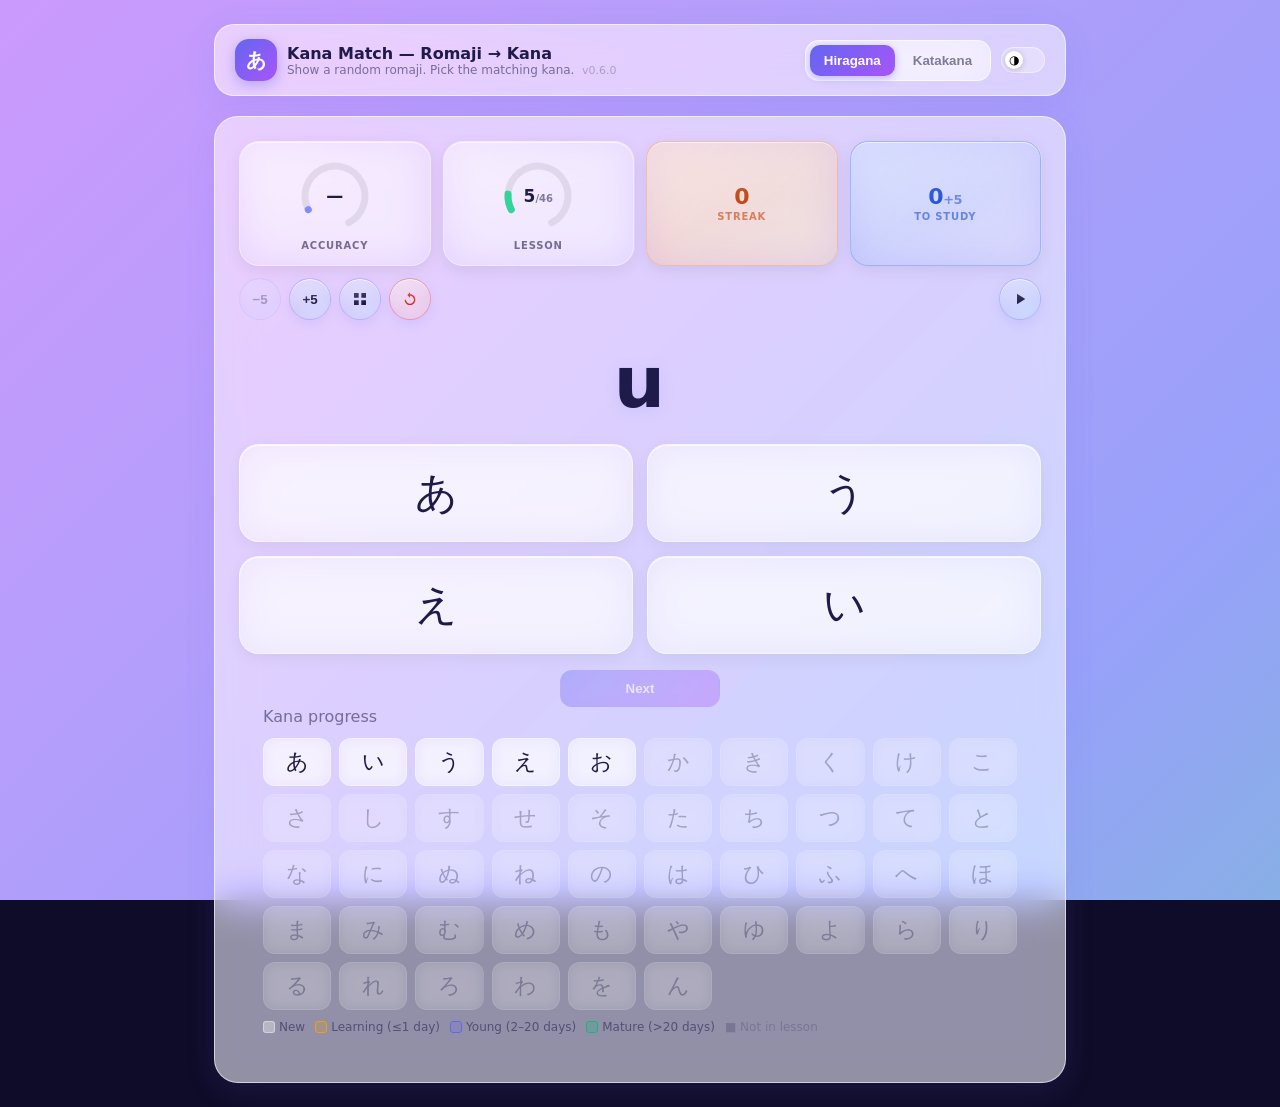
==== commit db681dd7: "v0.6.0 — Refactor, bug fixes and robustness improvements - Extract milestone/toast/expandDeck logic " ====
--- a/index.html
+++ b/index.html
@@ -13,7 +13,7 @@
         <div class="logo" aria-hidden>あ</div>
         <div>
           <div style="font-weight:800">Kana Match — Romaji → Kana</div>
-          <div class="muted" style="font-size:12px">Show a random romaji. Pick the matching kana. &nbsp;<span style="font-size:11px;opacity:.5">v0.5.0</span></div>
+          <div class="muted" style="font-size:12px">Show a random romaji. Pick the matching kana. &nbsp;<span style="font-size:11px;opacity:.5">v0.6.0</span></div>
         </div>
       </div>
       <div class="row">
@@ -161,9 +161,10 @@
     </main>
   </div>
 
-  <!-- Load order matters: data → srs → quiz → app -->
+  <!-- Load order matters: data → srs → milestones → quiz → app -->
   <script src="js/data.js"></script>
   <script src="js/srs.js"></script>
+  <script src="js/milestones.js"></script>
   <script src="js/quiz.js"></script>
   <script src="js/app.js"></script>
 </body>
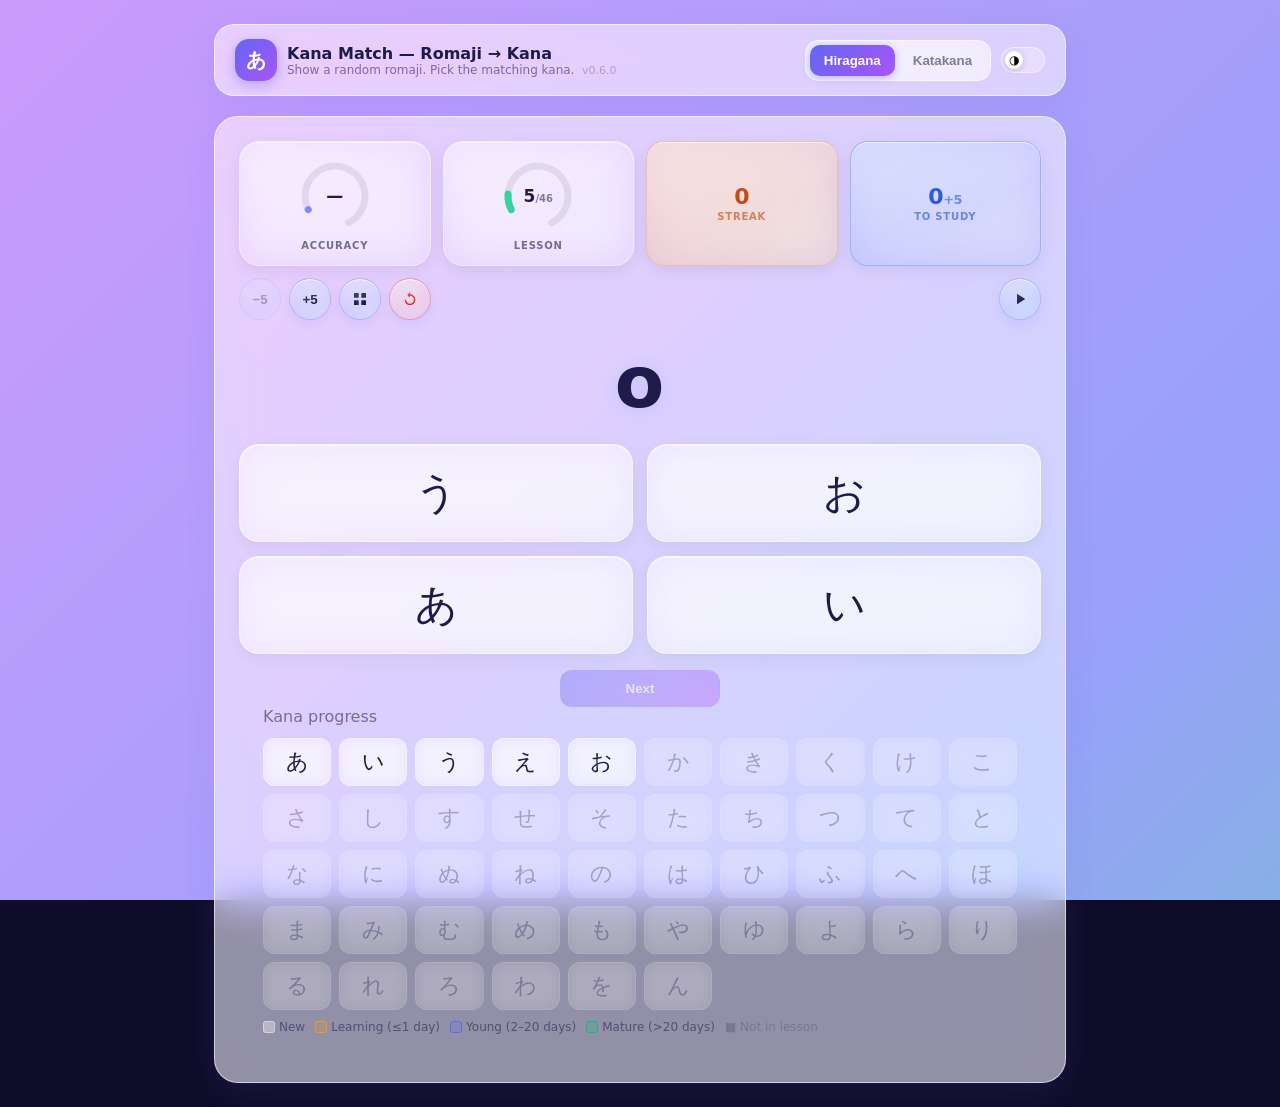
==== commit 7db4a4f5: "fix: milestones.js load order (after quiz.js), fix KEYS dependency with literal key, add null guards" ====
--- a/index.html
+++ b/index.html
@@ -161,11 +161,11 @@
     </main>
   </div>
 
-  <!-- Load order matters: data → srs → milestones → quiz → app -->
+  <!-- Load order matters: data → srs → quiz → milestones → app -->
   <script src="js/data.js"></script>
   <script src="js/srs.js"></script>
+  <script src="js/quiz.js"></script>
   <script src="js/milestones.js"></script>
-  <script src="js/quiz.js"></script>
   <script src="js/app.js"></script>
 </body>
 </html>
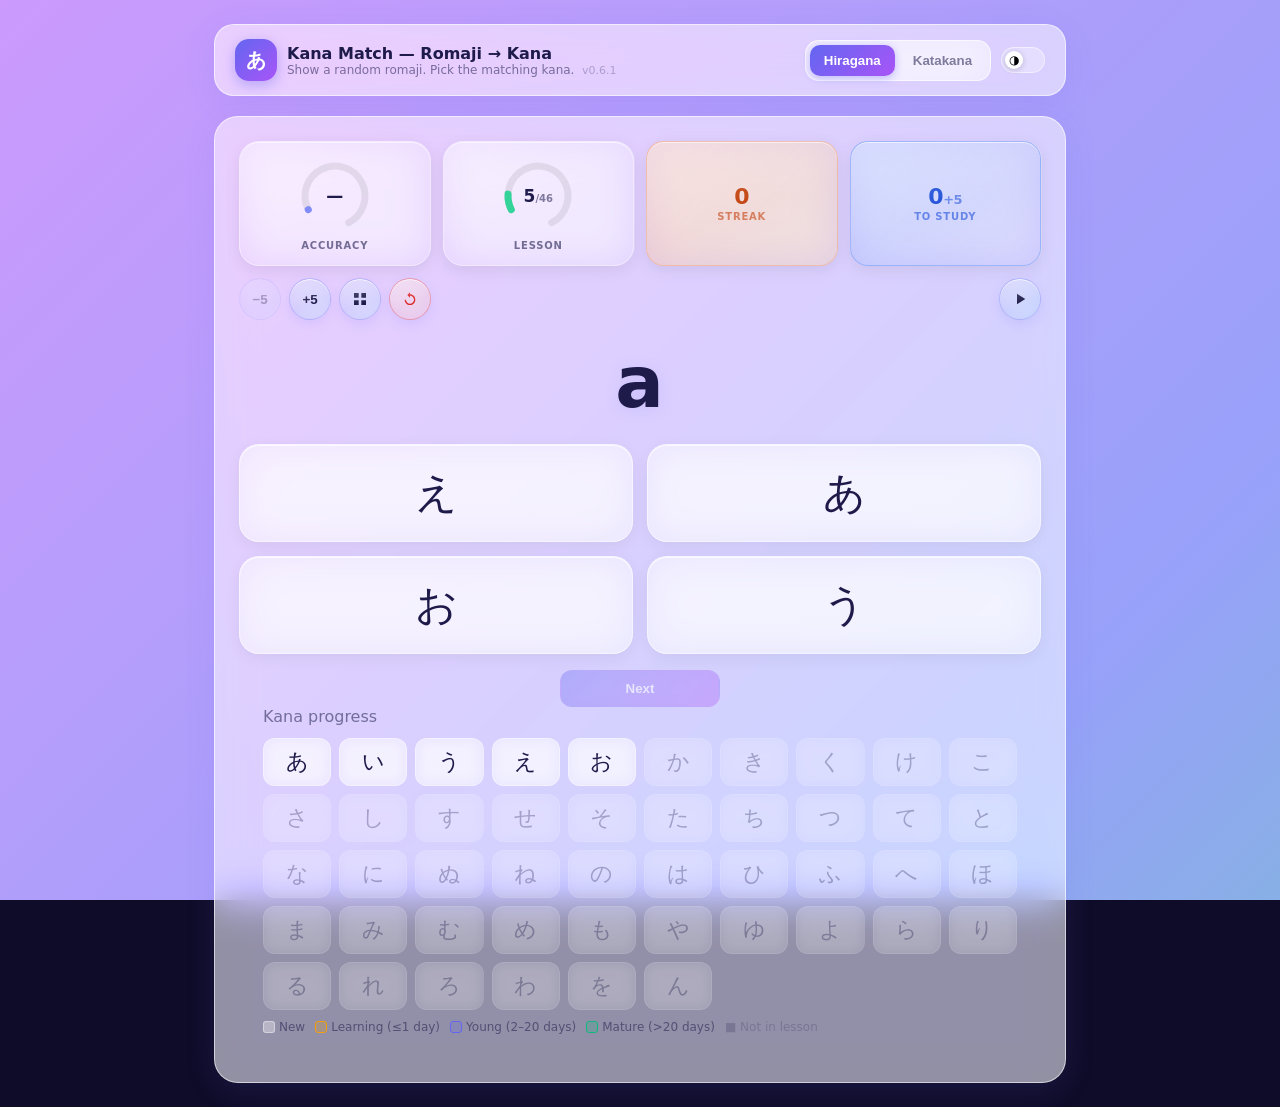
==== commit 67658b34: "chore: add .gitignore, fix version display to v0.6.1" ====
--- a/index.html
+++ b/index.html
@@ -13,7 +13,7 @@
         <div class="logo" aria-hidden>あ</div>
         <div>
           <div style="font-weight:800">Kana Match — Romaji → Kana</div>
-          <div class="muted" style="font-size:12px">Show a random romaji. Pick the matching kana. &nbsp;<span style="font-size:11px;opacity:.5">v0.6.0</span></div>
+          <div class="muted" style="font-size:12px">Show a random romaji. Pick the matching kana. &nbsp;<span style="font-size:11px;opacity:.5">v0.6.1</span></div>
         </div>
       </div>
       <div class="row">
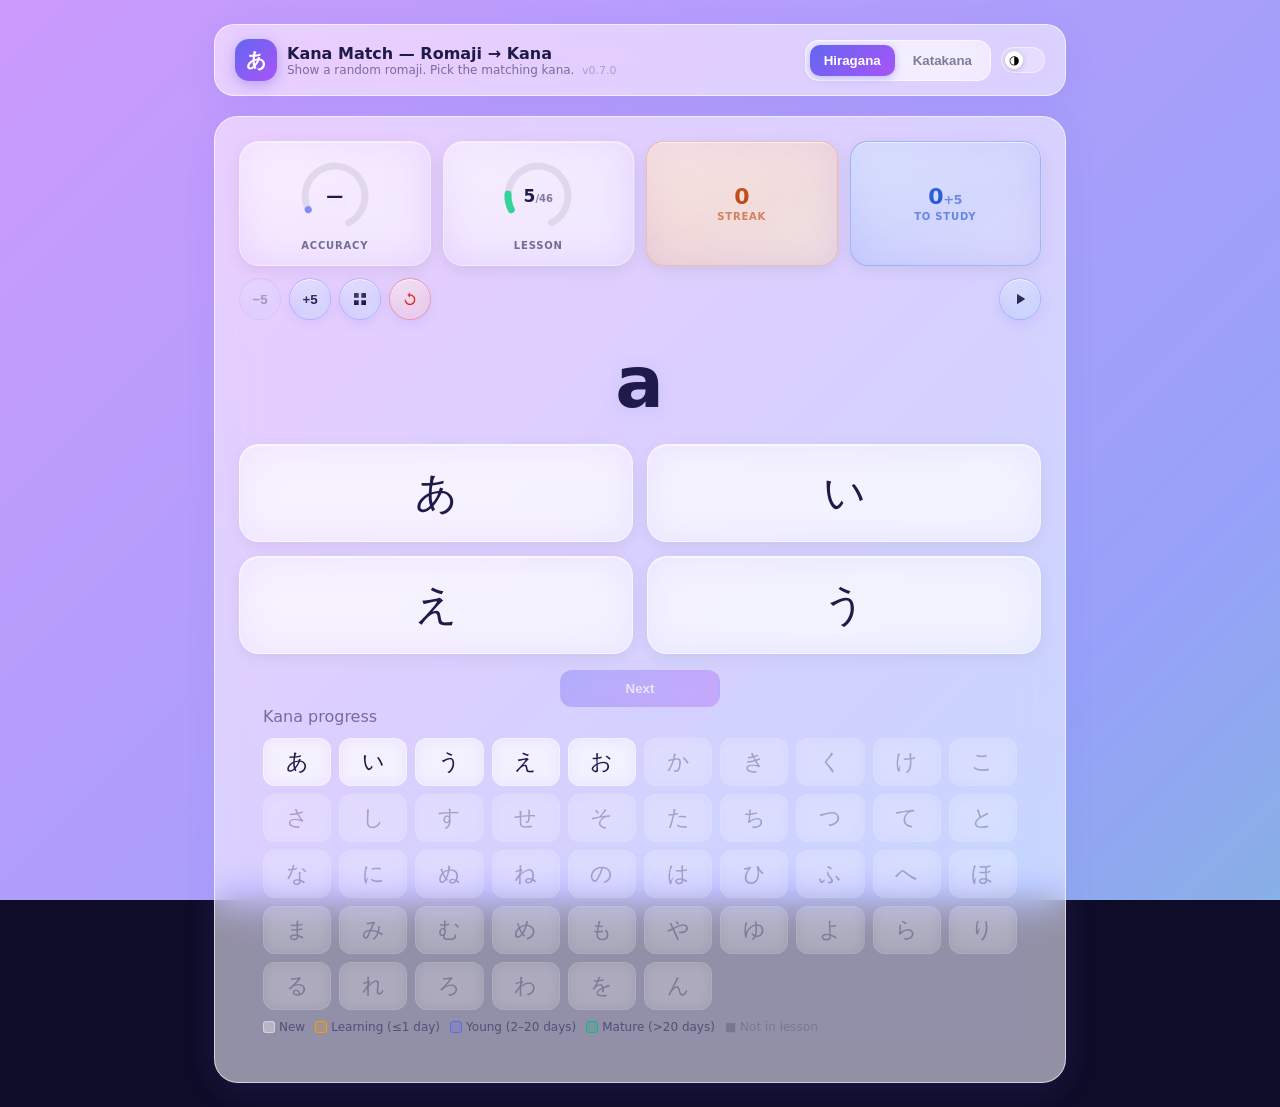
==== commit 75b330d2: "v0.7.0 — Script-aware SRS and SRS random picker fix - Hiragana and Katakana now have independent SRS" ====
--- a/index.html
+++ b/index.html
@@ -13,7 +13,7 @@
         <div class="logo" aria-hidden>あ</div>
         <div>
           <div style="font-weight:800">Kana Match — Romaji → Kana</div>
-          <div class="muted" style="font-size:12px">Show a random romaji. Pick the matching kana. &nbsp;<span style="font-size:11px;opacity:.5">v0.6.1</span></div>
+          <div class="muted" style="font-size:12px">Show a random romaji. Pick the matching kana. &nbsp;<span style="font-size:11px;opacity:.5">v0.7.0</span></div>
         </div>
       </div>
       <div class="row">
